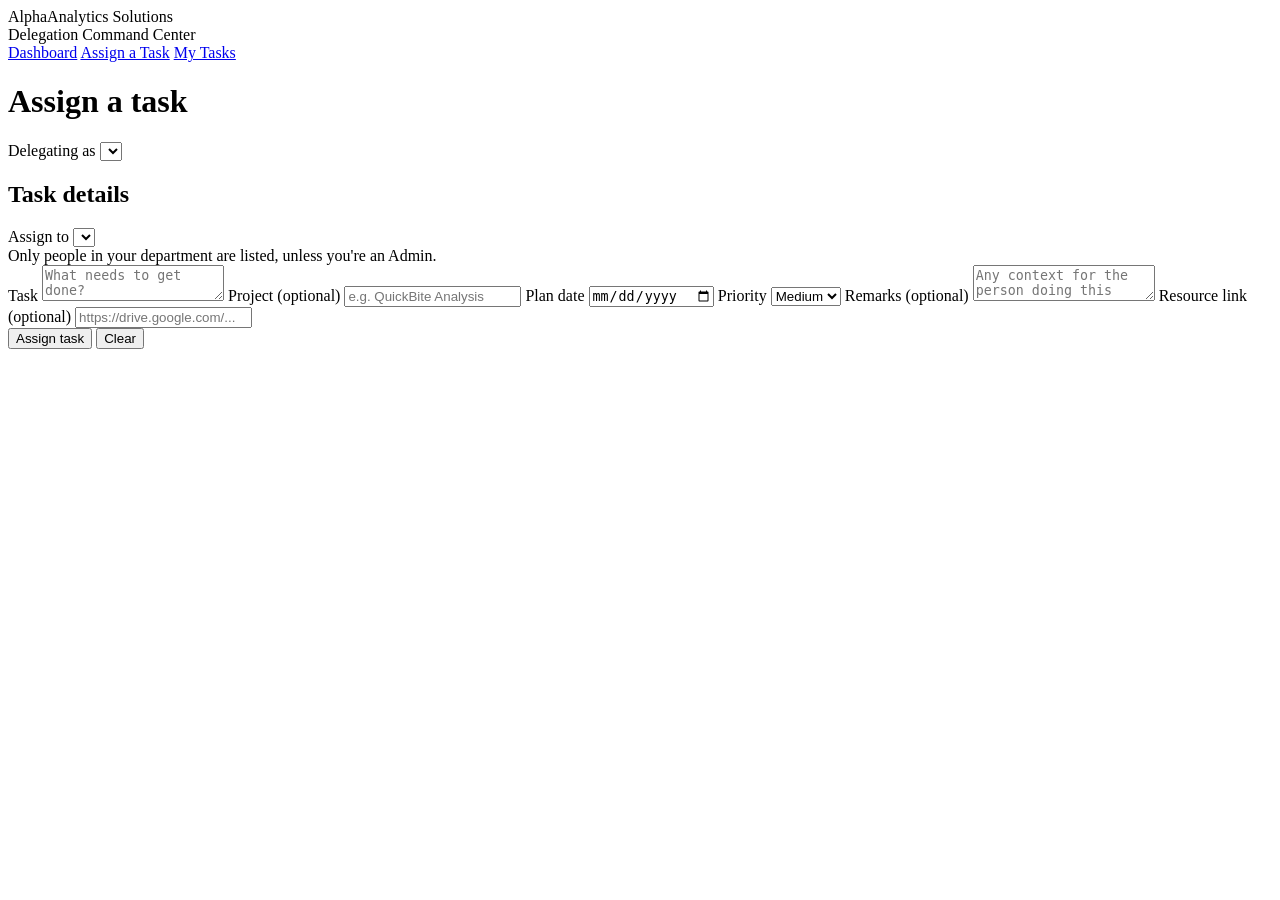
==== assign-task.html @ 7f5000ed "Add files via upload" ====
<!DOCTYPE html>
<html lang="en">
<head>
<meta charset="UTF-8">
<meta name="viewport" content="width=device-width, initial-scale=1">
<title>Assign a Task · AlphaAnalytics Delegation</title>
<link rel="stylesheet" href="css/style.css">
</head>
<body>
<div class="shell">

  <nav class="sidebar">
    <div class="brand">AlphaAnalytics Solutions</div>
    <div class="brand-sub">Delegation Command Center</div>
    <a class="nav-link" href="index.html">Dashboard</a>
    <a class="nav-link active" href="assign-task.html">Assign a Task</a>
    <a class="nav-link" href="my-tasks.html">My Tasks</a>
  </nav>

  <div class="main">
    <div class="topbar">
      <h1>Assign a task</h1>
      <div class="who">
        Delegating as
        <select id="personSelect"></select>
      </div>
    </div>

    <div class="content">
      <div class="card">
        <h2>Task details</h2>
        <form id="taskForm">
          <label for="delegatedTo">Assign to</label>
          <select id="delegatedTo" required></select>
          <div class="hint">Only people in your department are listed, unless you're an Admin.</div>

          <label for="task">Task</label>
          <textarea id="task" required placeholder="What needs to get done?"></textarea>

          <label for="project">Project <span style="font-weight:400;color:var(--muted);">(optional)</span></label>
          <input id="project" type="text" placeholder="e.g. QuickBite Analysis">

          <label for="planDate">Plan date</label>
          <input id="planDate" type="date" required>

          <label for="priority">Priority</label>
          <select id="priority">
            <option>Low</option>
            <option selected>Medium</option>
            <option>High</option>
            <option>Urgent</option>
          </select>

          <label for="remarks">Remarks <span style="font-weight:400;color:var(--muted);">(optional)</span></label>
          <textarea id="remarks" placeholder="Any context for the person doing this"></textarea>

          <label for="resourceLink">Resource link <span style="font-weight:400;color:var(--muted);">(optional)</span></label>
          <input id="resourceLink" type="url" placeholder="https://drive.google.com/...">

          <div class="btn-row">
            <button type="submit" class="btn">Assign task</button>
            <button type="reset" class="btn secondary">Clear</button>
          </div>
        </form>
      </div>
    </div>
  </div>
</div>

<div class="toast" id="toast"></div>

<script src="js/api.js"></script>
<script>
  let people = [];

  Api.getPeople().then(list => {
    people = list;
    const select = document.getElementById("personSelect");
    select.innerHTML = people.map(p => `<option value="${p.name}">${p.name} — ${p.department}</option>`).join("");
    const saved = localStorage.getItem("currentUser");
    if (saved && people.some(p => p.name === saved)) select.value = saved;
    select.addEventListener("change", onPersonChange);
    onPersonChange();
  });

  function onPersonChange() {
    const select = document.getElementById("personSelect");
    localStorage.setItem("currentUser", select.value);
    const me = people.find(p => p.name === select.value);
    const isAdmin = me && me.role === "Admin";
    const pool = isAdmin ? people : people.filter(p => p.department === me.department && p.name !== me.name);
    const assignSelect = document.getElementById("delegatedTo");
    assignSelect.innerHTML = pool.length
      ? pool.map(p => `<option value="${p.name}">${p.name} — ${p.department}</option>`).join("")
      : `<option value="">No one else in your department yet</option>`;
  }

  document.getElementById("taskForm").addEventListener("submit", e => {
    e.preventDefault();
    const me = document.getElementById("personSelect").value;

    const fields = {
      delegatedBy: me,
      delegatedTo: document.getElementById("delegatedTo").value,
      task: document.getElementById("task").value.trim(),
      project: document.getElementById("project").value.trim(),
      planDate: document.getElementById("planDate").value,
      priority: document.getElementById("priority").value,
      remarks: document.getElementById("remarks").value.trim(),
      resourceLink: document.getElementById("resourceLink").value.trim()
    };

    if (!fields.delegatedTo) {
      showToast("Pick someone to assign this to first.");
      return;
    }

    Api.createTask(fields).then(res => {
      showToast(`Assigned as ${res.taskId}`);
      e.target.reset();
      onPersonChange();
    });
  });
</script>
</body>
</html>
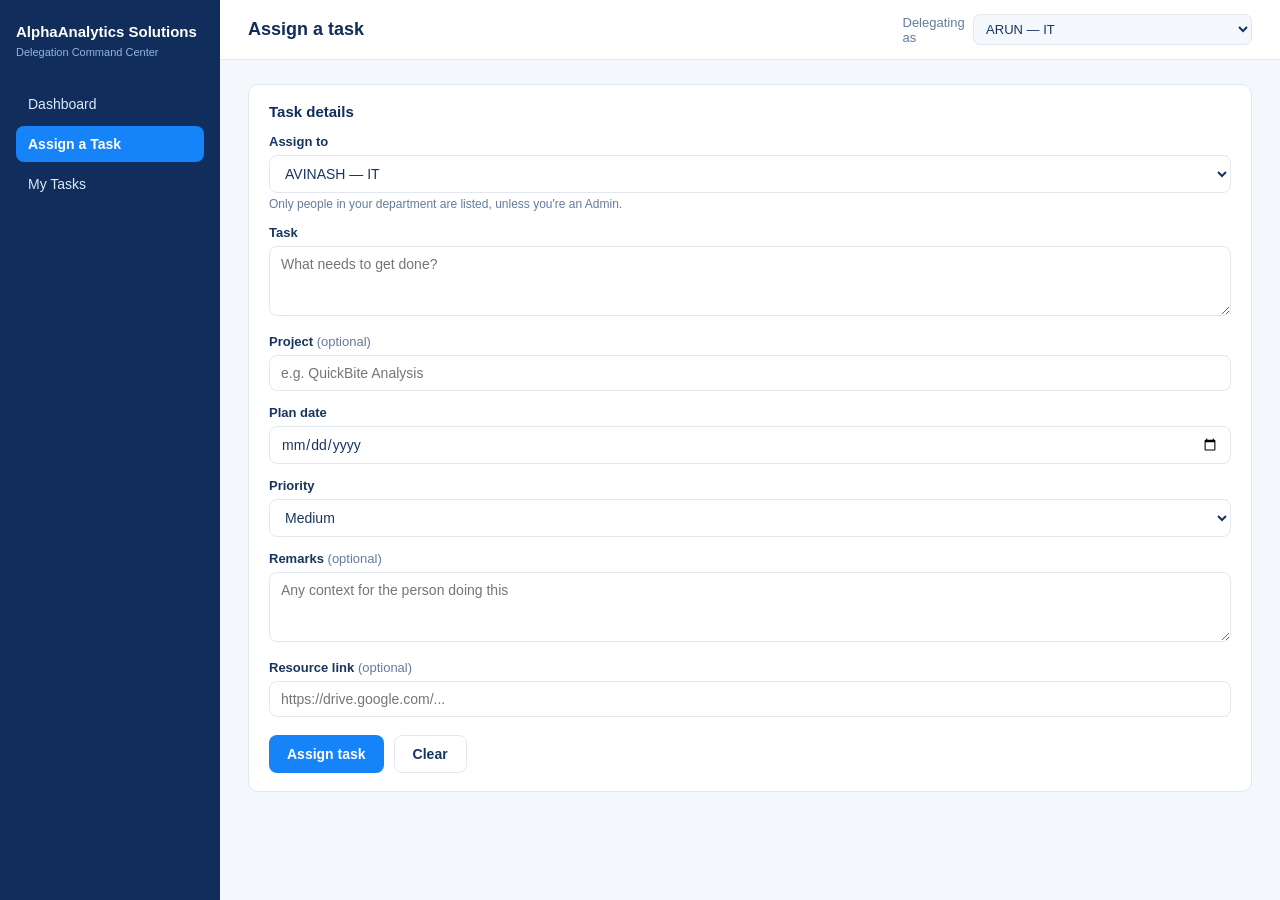
==== commit 896bd3c0: "Update assign-task.html" ====
--- a/assign-task.html
+++ b/assign-task.html
@@ -4,7 +4,7 @@
 <meta charset="UTF-8">
 <meta name="viewport" content="width=device-width, initial-scale=1">
 <title>Assign a Task · AlphaAnalytics Delegation</title>
-<link rel="stylesheet" href="css/style.css">
+<link rel="stylesheet" href="style.css">
 </head>
 <body>
 <div class="shell">
@@ -69,7 +69,7 @@
 
 <div class="toast" id="toast"></div>
 
-<script src="js/api.js"></script>
+<script src="api.js"></script>
 <script>
   let people = [];
 
--- a/style.css
+++ b/style.css
@@ -0,0 +1,257 @@
+:root {
+  --navy: #102d5b;
+  --ink: #17365f;
+  --blue: #1683f8;
+  --bg: #f4f7fb;
+  --surface: #ffffff;
+  --border: #e1e8f0;
+  --muted: #647b9d;
+  --success: #166534;
+  --success-bg: #dcfce7;
+  --danger: #b91c1c;
+  --danger-bg: #fee2e2;
+  --warning: #92400e;
+  --warning-bg: #fef3c7;
+  --hold: #5b21b6;
+  --hold-bg: #ede9fe;
+  --radius: 10px;
+}
+
+* { box-sizing: border-box; }
+
+body {
+  margin: 0;
+  font-family: -apple-system, "Segoe UI", Roboto, Helvetica, Arial, sans-serif;
+  background: var(--bg);
+  color: var(--ink);
+}
+
+a { color: var(--blue); }
+
+.shell {
+  display: flex;
+  min-height: 100vh;
+}
+
+/* ---------- Sidebar ---------- */
+.sidebar {
+  width: 220px;
+  flex-shrink: 0;
+  background: var(--navy);
+  color: #dbeafe;
+  padding: 22px 16px;
+  display: flex;
+  flex-direction: column;
+}
+
+.brand {
+  font-weight: 700;
+  font-size: 15px;
+  color: #ffffff;
+  line-height: 1.3;
+  margin-bottom: 4px;
+}
+
+.brand-sub {
+  font-size: 11px;
+  color: #93b4e8;
+  margin-bottom: 28px;
+}
+
+.nav-link {
+  display: block;
+  padding: 10px 12px;
+  border-radius: 8px;
+  color: #dbeafe;
+  text-decoration: none;
+  font-size: 14px;
+  margin-bottom: 4px;
+}
+
+.nav-link:hover { background: rgba(255,255,255,0.08); }
+
+.nav-link.active {
+  background: var(--blue);
+  color: #ffffff;
+  font-weight: 600;
+}
+
+.sidebar-footer {
+  margin-top: auto;
+  font-size: 12px;
+  color: #93b4e8;
+  padding-top: 16px;
+  border-top: 1px solid rgba(255,255,255,0.15);
+}
+
+/* ---------- Main ---------- */
+.main { flex: 1; min-width: 0; }
+
+.topbar {
+  background: var(--surface);
+  border-bottom: 1px solid var(--border);
+  padding: 14px 28px;
+  display: flex;
+  align-items: center;
+  justify-content: space-between;
+  gap: 16px;
+}
+
+.topbar h1 {
+  font-size: 18px;
+  margin: 0;
+  color: var(--navy);
+}
+
+.who {
+  display: flex;
+  align-items: center;
+  gap: 8px;
+  font-size: 13px;
+  color: var(--muted);
+}
+
+.who select {
+  border: 1px solid var(--border);
+  border-radius: 7px;
+  padding: 6px 8px;
+  font-size: 13px;
+  color: var(--ink);
+  background: var(--bg);
+}
+
+.content { padding: 24px 28px 60px; max-width: 1080px; }
+
+/* ---------- Cards ---------- */
+.card {
+  background: var(--surface);
+  border: 1px solid var(--border);
+  border-radius: var(--radius);
+  padding: 18px 20px;
+}
+
+.card + .card { margin-top: 16px; }
+
+.card h2 {
+  font-size: 15px;
+  margin: 0 0 14px;
+  color: var(--navy);
+}
+
+.stat-grid {
+  display: grid;
+  grid-template-columns: repeat(auto-fit, minmax(140px, 1fr));
+  gap: 12px;
+  margin-bottom: 20px;
+}
+
+.stat {
+  background: var(--surface);
+  border: 1px solid var(--border);
+  border-radius: var(--radius);
+  padding: 14px 16px;
+}
+
+.stat .num { font-size: 26px; font-weight: 700; color: var(--navy); }
+.stat .label { font-size: 12px; color: var(--muted); margin-top: 2px; }
+
+/* ---------- Badges ---------- */
+.badge {
+  display: inline-block;
+  padding: 3px 10px;
+  border-radius: 14px;
+  font-size: 12px;
+  font-weight: 600;
+}
+
+.badge.status-pending { background: var(--warning-bg); color: var(--warning); }
+.badge.status-progress { background: #dbeafe; color: #1d4ed8; }
+.badge.status-hold { background: var(--hold-bg); color: var(--hold); }
+.badge.status-completed { background: var(--success-bg); color: var(--success); }
+.badge.status-overdue { background: var(--danger-bg); color: var(--danger); }
+
+.badge.priority-urgent { background: var(--danger-bg); color: var(--danger); }
+.badge.priority-high { background: var(--warning-bg); color: var(--warning); }
+.badge.priority-medium { background: #dbeafe; color: #1d4ed8; }
+.badge.priority-low { background: var(--success-bg); color: var(--success); }
+
+/* ---------- Tables ---------- */
+table { width: 100%; border-collapse: collapse; font-size: 13px; }
+th, td { text-align: left; padding: 10px 12px; border-bottom: 1px solid var(--border); vertical-align: top; }
+th { color: var(--muted); font-weight: 600; font-size: 12px; text-transform: none; }
+tr:last-child td { border-bottom: none; }
+.table-wrap { overflow-x: auto; }
+
+/* ---------- Forms ---------- */
+label { display: block; font-size: 13px; font-weight: 600; margin: 14px 0 6px; color: var(--ink); }
+label:first-child { margin-top: 0; }
+
+input, select, textarea {
+  width: 100%;
+  padding: 9px 11px;
+  border: 1px solid var(--border);
+  border-radius: 8px;
+  font-size: 14px;
+  font-family: inherit;
+  background: var(--surface);
+  color: var(--ink);
+}
+
+textarea { resize: vertical; min-height: 70px; }
+
+.btn {
+  display: inline-block;
+  background: var(--blue);
+  color: #fff;
+  border: none;
+  padding: 10px 18px;
+  border-radius: 8px;
+  font-size: 14px;
+  font-weight: 600;
+  cursor: pointer;
+}
+
+.btn:hover { background: #1366c8; }
+.btn.secondary { background: var(--surface); color: var(--ink); border: 1px solid var(--border); }
+.btn.danger { background: var(--danger); }
+.btn-row { display: flex; gap: 10px; margin-top: 18px; }
+
+.hint { font-size: 12px; color: var(--muted); margin-top: 4px; }
+
+.toast {
+  position: fixed;
+  bottom: 22px;
+  right: 22px;
+  background: var(--navy);
+  color: #fff;
+  padding: 12px 18px;
+  border-radius: 8px;
+  font-size: 13px;
+  box-shadow: 0 6px 18px rgba(16,45,91,0.25);
+  display: none;
+}
+
+.toast.show { display: block; }
+
+.empty-state {
+  text-align: center;
+  padding: 40px 20px;
+  color: var(--muted);
+  font-size: 14px;
+}
+
+/* ---------- Mobile ---------- */
+@media (max-width: 760px) {
+  .shell { flex-direction: column; }
+  .sidebar {
+    width: 100%;
+    flex-direction: row;
+    align-items: center;
+    padding: 12px 16px;
+    overflow-x: auto;
+  }
+  .brand, .brand-sub, .sidebar-footer { display: none; }
+  .nav-link { white-space: nowrap; margin-bottom: 0; }
+  .content { padding: 18px 16px 40px; }
+  .topbar { padding: 12px 16px; flex-wrap: wrap; }
+}
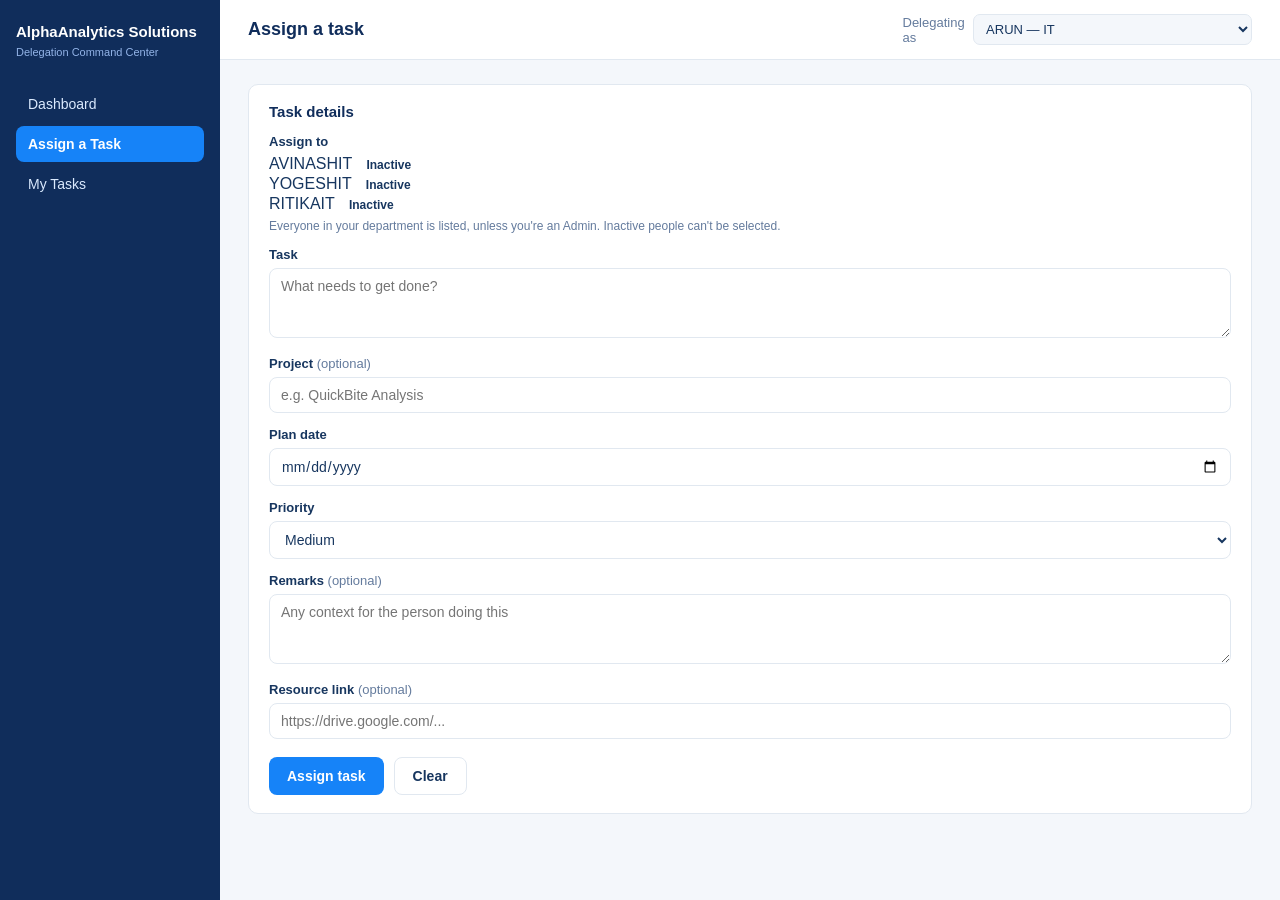
==== commit f06fd407: "Update assign-task.html" ====
--- a/assign-task.html
+++ b/assign-task.html
@@ -30,9 +30,9 @@
       <div class="card">
         <h2>Task details</h2>
         <form id="taskForm">
-          <label for="delegatedTo">Assign to</label>
-          <select id="delegatedTo" required></select>
-          <div class="hint">Only people in your department are listed, unless you're an Admin.</div>
+          <label>Assign to</label>
+          <div class="picker-list" id="delegatedToPicker"></div>
+          <div class="hint">Everyone in your department is listed, unless you're an Admin. Inactive people can't be selected.</div>
 
           <label for="task">Task</label>
           <textarea id="task" required placeholder="What needs to get done?"></textarea>
@@ -83,16 +83,36 @@
     onPersonChange();
   });
 
+  let selectedAssignee = "";
+
   function onPersonChange() {
     const select = document.getElementById("personSelect");
     localStorage.setItem("currentUser", select.value);
     const me = people.find(p => p.name === select.value);
     const isAdmin = me && me.role === "Admin";
     const pool = isAdmin ? people : people.filter(p => p.department === me.department && p.name !== me.name);
-    const assignSelect = document.getElementById("delegatedTo");
-    assignSelect.innerHTML = pool.length
-      ? pool.map(p => `<option value="${p.name}">${p.name} — ${p.department}</option>`).join("")
-      : `<option value="">No one else in your department yet</option>`;
+    selectedAssignee = "";
+
+    const picker = document.getElementById("delegatedToPicker");
+
+    if (!pool.length) {
+      picker.innerHTML = `<div class="empty-state">No one else in your department yet.</div>`;
+      return;
+    }
+
+    picker.innerHTML = pool.map(p => `
+      <div class="picker-row ${p.active ? "" : "disabled"}" data-name="${p.name}">
+        <span><span class="picker-name">${p.name}</span><span class="picker-dept">${p.department}</span></span>
+        <span class="badge ${p.active ? "active-badge" : "inactive-badge"}">${p.active ? "Active" : "Inactive"}</span>
+      </div>`).join("");
+
+    picker.querySelectorAll(".picker-row:not(.disabled)").forEach(row => {
+      row.addEventListener("click", () => {
+        picker.querySelectorAll(".picker-row").forEach(r => r.classList.remove("selected"));
+        row.classList.add("selected");
+        selectedAssignee = row.dataset.name;
+      });
+    });
   }
 
   document.getElementById("taskForm").addEventListener("submit", e => {
@@ -101,7 +121,7 @@
 
     const fields = {
       delegatedBy: me,
-      delegatedTo: document.getElementById("delegatedTo").value,
+      delegatedTo: selectedAssignee,
       task: document.getElementById("task").value.trim(),
       project: document.getElementById("project").value.trim(),
       planDate: document.getElementById("planDate").value,
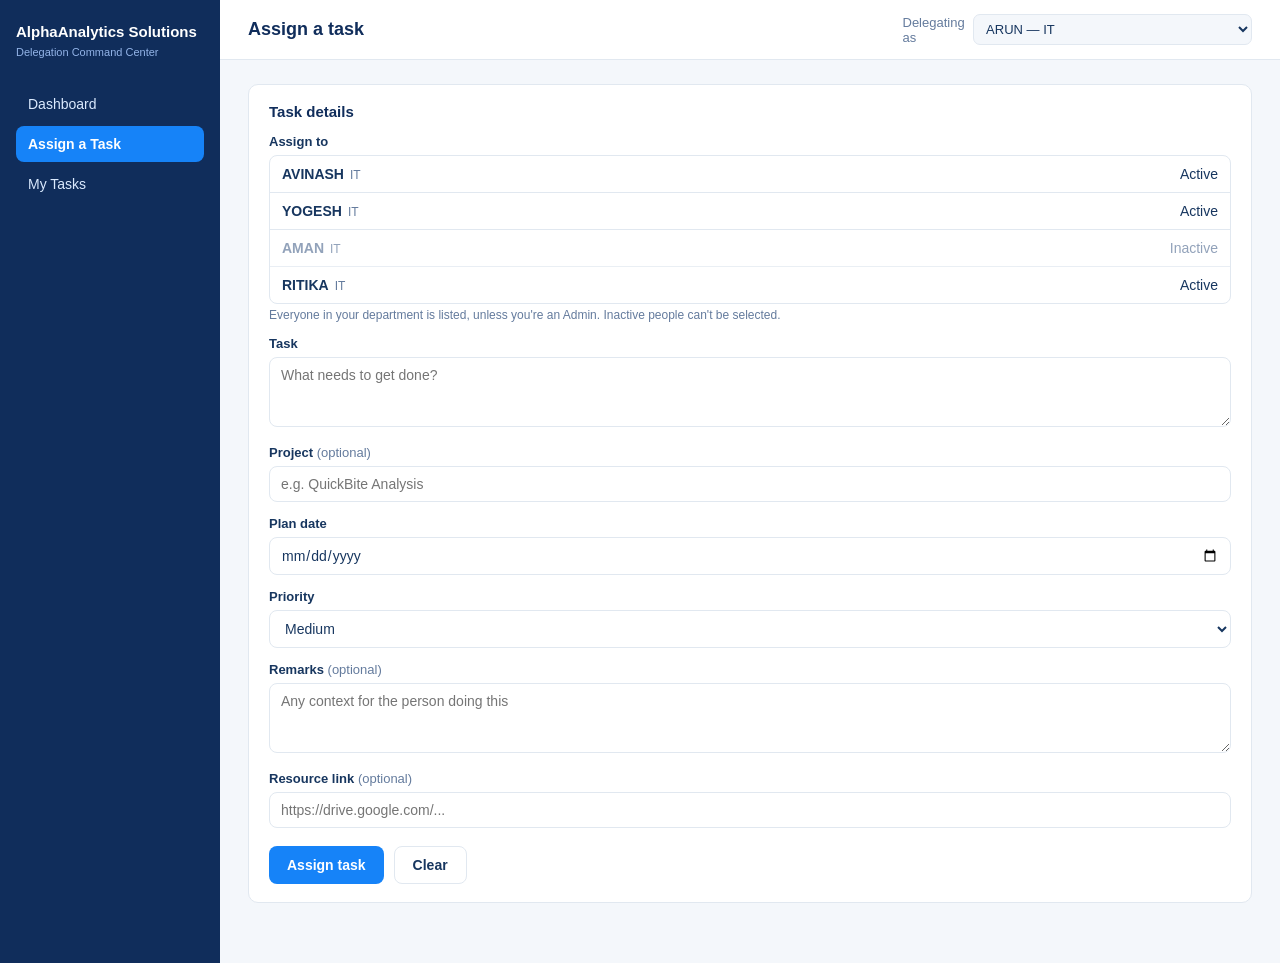
==== commit 4e9a03a4: "Update assign-task.html" ====
--- a/assign-task.html
+++ b/assign-task.html
@@ -103,7 +103,7 @@
     picker.innerHTML = pool.map(p => `
       <div class="picker-row ${p.active ? "" : "disabled"}" data-name="${p.name}">
         <span><span class="picker-name">${p.name}</span><span class="picker-dept">${p.department}</span></span>
-        <span class="badge ${p.active ? "active-badge" : "inactive-badge"}">${p.active ? "Active" : "Inactive"}</span>
+        <span class="picker-status">${p.active ? "Active" : "Inactive"}</span>
       </div>`).join("");
 
     picker.querySelectorAll(".picker-row:not(.disabled)").forEach(row => {
--- a/style.css
+++ b/style.css
@@ -175,6 +175,44 @@
 .badge.priority-medium { background: #dbeafe; color: #1d4ed8; }
 .badge.priority-low { background: var(--success-bg); color: var(--success); }
 
+.badge.active-badge { background: var(--success-bg); color: var(--success); }
+.badge.inactive-badge { background: var(--danger-bg); color: var(--danger); }
+
+/* ---------- Picker list (assign-to) ---------- */
+.picker-list {
+  border: 1px solid var(--border);
+  border-radius: 8px;
+  max-height: 220px;
+  overflow-y: auto;
+}
+
+.picker-row {
+  display: flex;
+  align-items: center;
+  justify-content: space-between;
+  padding: 10px 12px;
+  cursor: pointer;
+  border-bottom: 1px solid var(--border);
+  font-size: 14px;
+}
+
+.picker-row:last-child { border-bottom: none; }
+.picker-row:hover { background: var(--bg); }
+
+.picker-row.selected {
+  background: #eaf4ff;
+  box-shadow: inset 3px 0 0 var(--blue);
+}
+
+.picker-row.disabled {
+  cursor: not-allowed;
+  color: var(--muted);
+  opacity: 0.7;
+}
+
+.picker-name { font-weight: 600; }
+.picker-dept { font-weight: 400; color: var(--muted); font-size: 12px; margin-left: 6px; }
+
 /* ---------- Tables ---------- */
 table { width: 100%; border-collapse: collapse; font-size: 13px; }
 th, td { text-align: left; padding: 10px 12px; border-bottom: 1px solid var(--border); vertical-align: top; }
